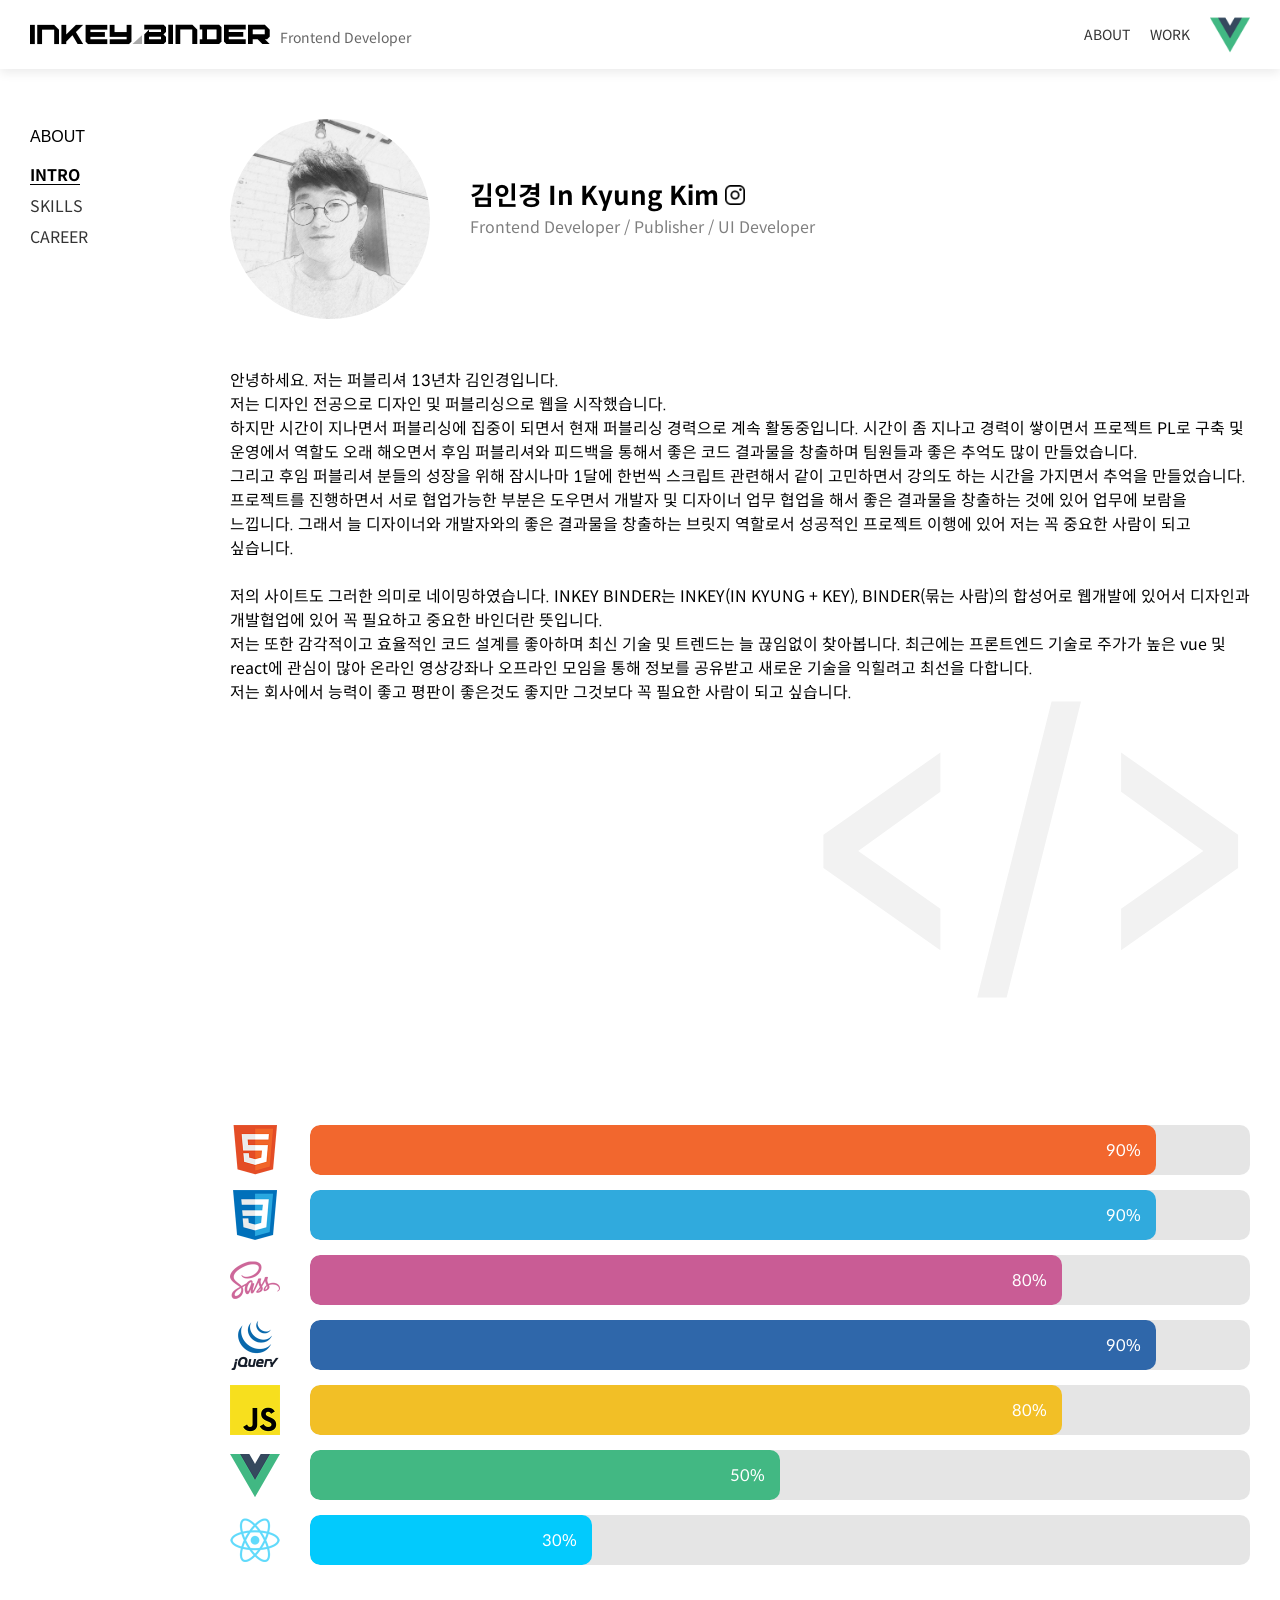
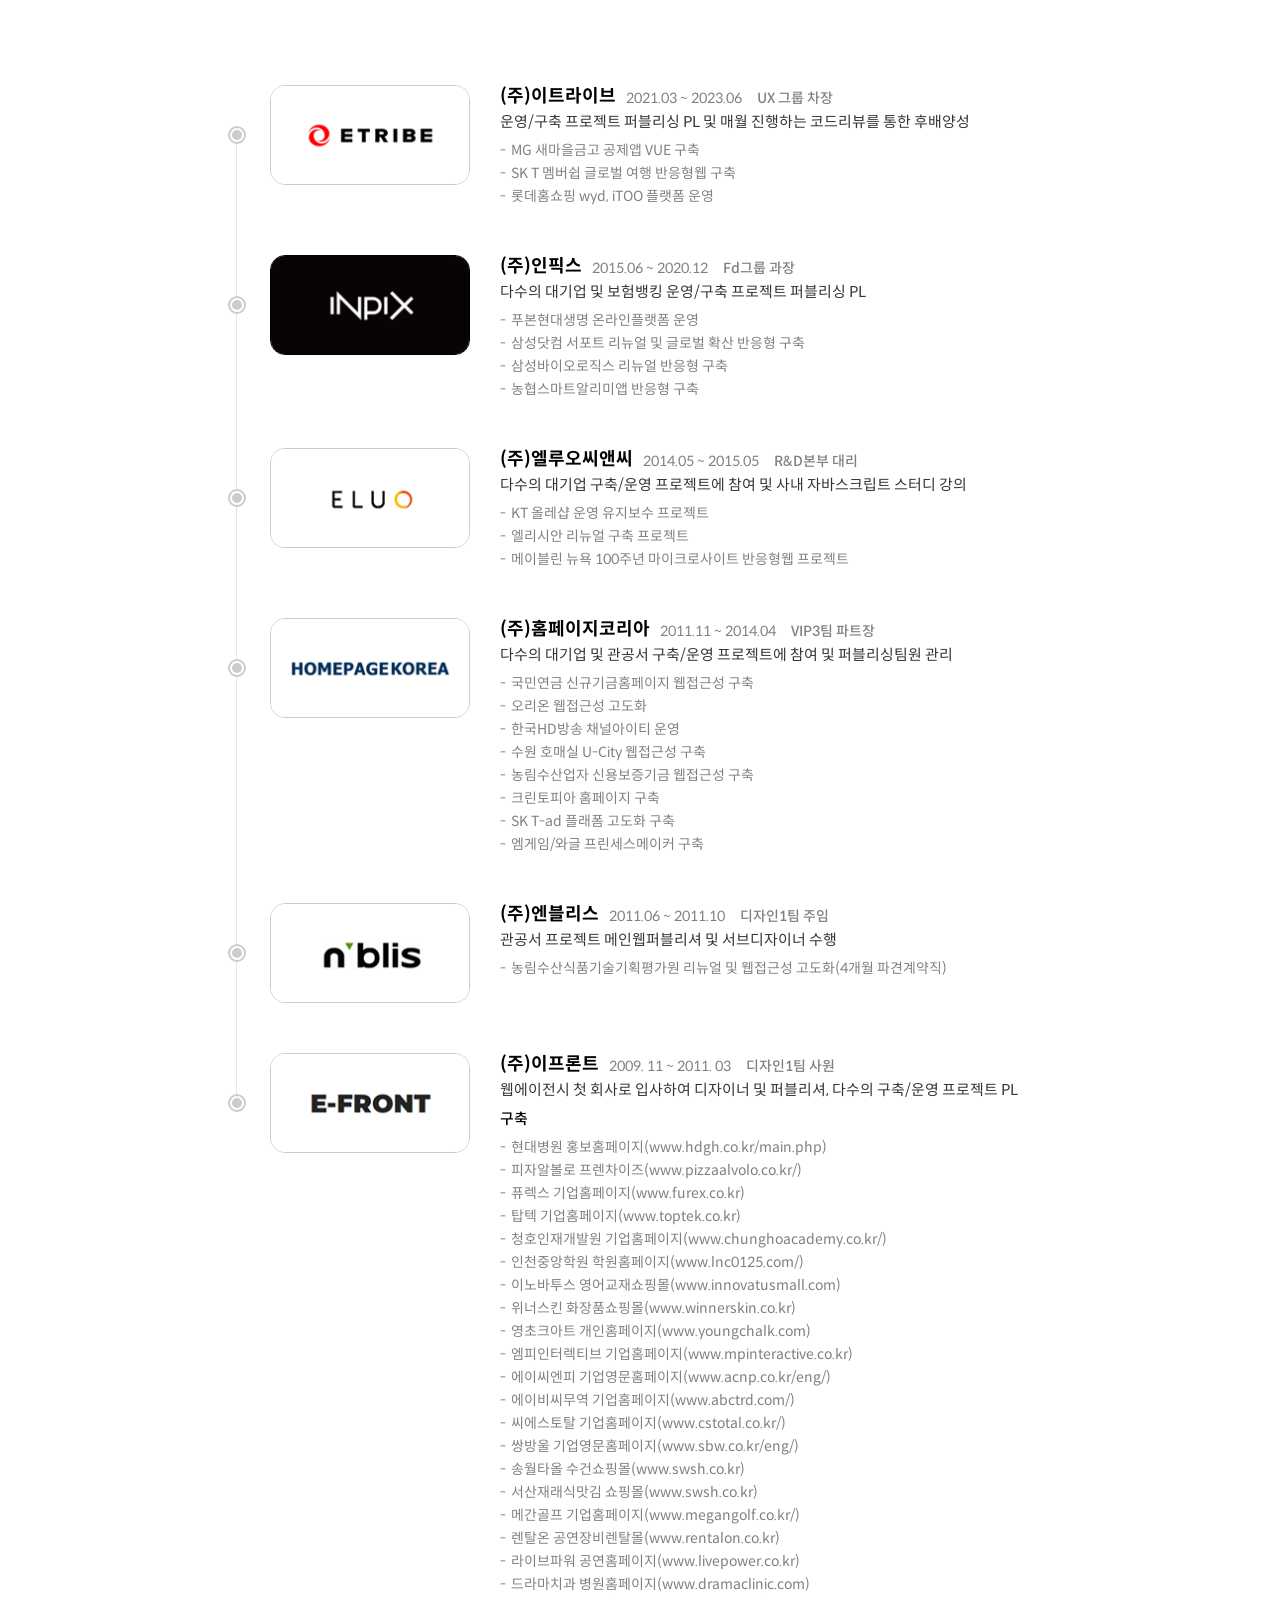
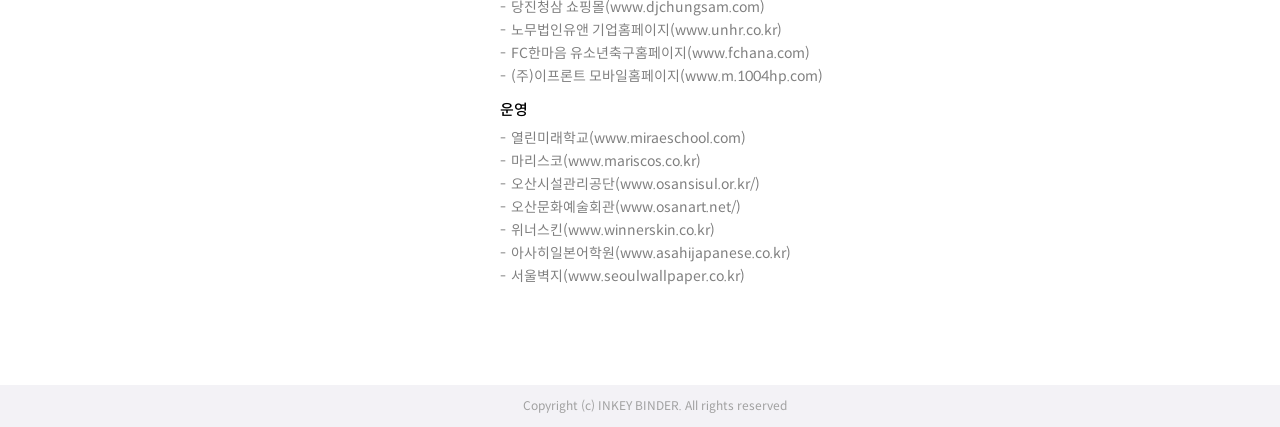
==== about.html @ a80902fb "포트폴리오 진행중" ====
<!DOCTYPE html>
<html lang="en">
<head>
    <meta charset="UTF-8">
    <meta http-equiv="X-UA-Compatible" content="IE=edge">
    <meta name="viewport" content="width=device-width, initial-scale=1.0">
    <link href="./assets/css/style.css" rel="stylesheet">
    <title>INKEY BINDER</title>
</head>
<body>
    <div id="app">
        <header class="header-wrap">
            <div class="header-inner">
                <h1 class="toplogo"><a href="#" class="toplogo-link"><img src="./assets/images/toplogo2.png" alt="INKEY BINDER"><span class="toplogo-text">Frontend Developer</span></a></h1>
                <div class="header-main-cols">
                    <nav class="nav-wrap">
                        <ul class="nav-list">
                            <li><a href="#" class="nav-item">ABOUT</a></li>
                            <li><a href="#" class="nav-item">WORK</a></li>
                            <!-- <li><a href="#" class="nav-item">STUDY</a></li> -->
                        </ul>
                    </nav>
                    <div class="util-item-wrap">
                        <ul class="util-item-list">
                            <li><span class="util-item"><img src="./assets/images/vue_logo.png" alt="v"></span></li>
                        </ul>
                    </div>
                </div>
            </div>
        </header>
        <section class="middle-wrap">
            <div class="middle-templete">
                <div class="middle-left-cols">
                    <div class="middle-left-item">
                        <h2 class="middle-left-title">ABOUT</h2>
                        <ul class="middle-menu-list">
                            <li><a href="#goItem01" class="middle-menu active">INTRO</a></li>
                            <li><a href="#goItem02" class="middle-menu">SKILLS</a></li>
                            <li><a href="#goItem03" class="middle-menu">CAREER</a></li>
                        </ul>
                    </div>
                </div>
                <div class="middle-right-cols">
                    <div class="middle-right-content">
                        <!-- Intro -->
                        <div class="middle-item profile-wrap" id="goItem01">
                            <div class="profile-main-row">
                                <div class="profile-item">
                                    <div class="profile-thum-cols"><img src="./assets/images/img_men.jpg" alt=""></div>
                                    <div class="profile-spec-cols">
                                        <p class="profile-main-name">
                                            <span class="profile-main-kor">김인경</span>
                                            <span class="profile-main-eng">In Kyung Kim</span> 
                                            <a href="https://www.instagram.com/invites/contact/?i=3dakqjwlsfo0&utm_content=6kmmqbd" target="_blank" class="profile-icon icon-insta"></a>
                                        </p>
                                        <p class="profile-main-unit">Frontend Developer / Publisher / UI Developer</p>
                                        <ul class="profile-else-list">
                                            <!-- <a href="#" target="_blank" class="profile-icon icon-notion"></a> -->
                                        </ul>
                                    </div>
                                </div>
                            </div>
                            <div class="profile-detail-row">
                                안녕하세요. 저는 퍼블리셔 13년차 김인경입니다.<br>저는 디자인 전공으로 디자인 및 퍼블리싱으로 웹을 시작했습니다. <br>하지만 시간이 지나면서 퍼블리싱에 집중이 되면서 현재 퍼블리싱 경력으로 계속 활동중입니다. 
                                시간이 좀 지나고 경력이 쌓이면서 프로젝트 PL로 구축 및 운영에서 역할도 오래 해오면서 후임 퍼블리셔와 피드백을 통해서 좋은 코드 결과물을 창출하며 팀원들과 좋은 추억도 많이 만들었습니다.<br>
                                그리고 후임 퍼블리셔 분들의 성장을 위해 잠시나마 1달에 한번씩 스크립트 관련해서 같이 고민하면서 강의도 하는 시간을 가지면서 추억을 만들었습니다.
                                프로젝트를 진행하면서 서로 협업가능한 부분은 도우면서 개발자 및 디자이너 업무 협업을 해서 좋은 결과물을 창출하는 것에 있어 업무에 보람을 느낍니다.
                                그래서 늘 디자이너와 개발자와의 좋은 결과물을 창출하는 브릿지 역할로서 성공적인 프로젝트 이행에 있어 저는 꼭 중요한 사람이 되고 싶습니다.<br><br>저의 사이트도 그러한 의미로 네이밍하였습니다.
                                INKEY BINDER는 INKEY(IN KYUNG + KEY), BINDER(묶는 사람)의 합성어로 웹개발에 있어서 디자인과 개발협업에 있어 꼭 필요하고 중요한 바인더란 뜻입니다.<br>
                                저는 또한 감각적이고 효율적인 코드 설계를 좋아하며 최신 기술 및 트렌드는 늘 끊임없이 찾아봅니다. 최근에는 프론트엔드 기술로 주가가 높은 vue 및 react에 관심이 많아 온라인 영상강좌나 오프라인 모임을 통해 정보를 공유받고 새로운 기술을 익힐려고 최선을 다합니다.<br>
                                저는 회사에서 능력이 좋고 평판이 좋은것도 좋지만 그것보다 꼭 필요한 사람이 되고 싶습니다. 
                            </div>
                            <div class="design-obj-wrap">
                                <span class="design-obj">&lt;/&gt;</span>
                            </div>
                        </div>
                        <!-- //Intro -->
                        <!-- SKILLS -->
                        <div class="middle-item skills-wrap" id="goItem02">
                            <div class="skill-data-table">
                                <div class="skill-data-tr">
                                    <div class="skill-data-th">
                                        <div class="skill-label-group">
                                            <i class="skill-ico html-ico"></i>
                                            <!-- <span class="skill-data-label">HTML5</span> -->
                                        </div>
                                    </div>
                                    <div class="skill-data-td">
                                        <div class="data-chart-item html-item">
                                            <div class="data-chart-current" style="width:90%">
                                                <span class="data-chart-current-text">90%</span>
                                            </div>
                                        </div>
                                    </div>
                                </div>
                                <div class="skill-data-tr">
                                    <div class="skill-data-th">
                                        <div class="skill-label-group">
                                            <i class="skill-ico css-ico"></i>
                                            <!-- <span class="skill-data-label">CSS3</span> -->
                                        </div>
                                    </div>
                                    <div class="skill-data-td">
                                        <div class="data-chart-item css-item">
                                            <div class="data-chart-current" style="width:90%">
                                                <span class="data-chart-current-text">90%</span>
                                            </div>
                                        </div>
                                    </div>
                                </div>
                                <div class="skill-data-tr">
                                    <div class="skill-data-th">
                                        <div class="skill-label-group">
                                            <i class="skill-ico scss-ico"></i>
                                            <!-- <span class="skill-data-label">SCSS</span> -->
                                        </div>
                                    </div>
                                    <div class="skill-data-td">
                                        <div class="data-chart-item scss-item">
                                            <div class="data-chart-current" style="width:80%">
                                                <span class="data-chart-current-text">80%</span>
                                            </div>
                                        </div>
                                    </div>
                                </div>
                                <div class="skill-data-tr">
                                    <div class="skill-data-th">
                                        <div class="skill-label-group">
                                            <i class="skill-ico jquery-ico"></i>
                                            <!-- <span class="skill-data-label">JQUERY</span> -->
                                        </div>
                                    </div>
                                    <div class="skill-data-td">
                                        <div class="data-chart-item jquery-item">
                                            <div class="data-chart-current" style="width:90%;">
                                                <span class="data-chart-current-text">90%</span>
                                            </div>
                                        </div>
                                    </div>
                                </div>
                                <div class="skill-data-tr">
                                    <div class="skill-data-th">
                                        <div class="skill-label-group">
                                            <i class="skill-ico bs-ico"></i>
                                            <!-- <span class="skill-data-label">BANILLA SCRIPT</span> -->
                                        </div>
                                    </div>
                                    <div class="skill-data-td">
                                        <div class="data-chart-item js-item">
                                            <div class="data-chart-current" style="width:80%">
                                                <span class="data-chart-current-text">80%</span>
                                            </div>
                                        </div>
                                    </div>
                                </div>
                                <div class="skill-data-tr">
                                    <div class="skill-data-th">
                                        <div class="skill-label-group">
                                            <i class="skill-ico vue-ico"></i>
                                            <!-- <span class="skill-data-label">VUE</span> -->
                                        </div>
                                    </div>
                                    <div class="skill-data-td">
                                        <div class="data-chart-item vue-item">
                                            <div class="data-chart-current" style="width:50%">
                                                <span class="data-chart-current-text">50%</span>
                                            </div>
                                        </div>
                                    </div>
                                </div>
                                <div class="skill-data-tr">
                                    <div class="skill-data-th">
                                        <div class="skill-label-group">
                                            <i class="skill-ico react-ico"></i>
                                            <!-- <span class="skill-data-label">REACT</span> -->
                                        </div>
                                    </div>
                                    <div class="skill-data-td">
                                        <div class="data-chart-item react-item">
                                            <div class="data-chart-current" style="width:30%">
                                                <span class="data-chart-current-text">30%</span>
                                            </div>
                                        </div>
                                    </div>
                                </div>
                            </div>
                        </div>
                        <!-- // SKILLS -->
                        <!-- CAREER -->
                        <div class="middle-item career-wrap" id="goItem03">
                            <div class="timeline-list-wrap">
                                <ul class="timeline-list">
                                    <li>
                                        <div class="timeline-item">
                                            <div class="timeline-thum-row"><img src="./assets/images/career_etribe.png" alt="etribe"></div>
                                            <div class="timeline-spec-row">
                                                <div class="timeline-spec-title-group">
                                                    <p class="timeline-spec-title">(주)이트라이브</p>
                                                    <p class="timeline-spec-while">2021.03 ~ 2023.06</p>
                                                    <p class="timeline-spec-level">UX 그룹 차장</p>
                                                </div>
                                                <div class="timeline-tail-group">
                                                    <p class="timeline-spec-tail">운영/구축 프로젝트 퍼블리싱 PL 및 매월 진행하는 코드리뷰를 통한 후배양성</p>
                                                    <ul class="timeline-project-list">
                                                        <li>MG 새마을금고 공제앱 VUE 구축</li>
                                                        <li>SK T 멤버쉽 글로벌 여행 반응형웹 구축</li>
                                                        <li>롯데홈쇼핑 wyd, iTOO 플랫폼 운영</li>
                                                    </ul>
                                                </div>
                                            </div>
                                        </div>
                                    </li>
                                    <li>
                                        <div class="timeline-item">
                                            <div class="timeline-thum-row type2"><img src="./assets/images/career_inpix.png" alt="inpix"></div>
                                            <div class="timeline-spec-row">
                                                <div class="timeline-spec-title-group">
                                                    <p class="timeline-spec-title">(주)인픽스</p>
                                                    <p class="timeline-spec-while">2015.06 ~ 2020.12</p>
                                                    <p class="timeline-spec-level">Fd그룹 과장</p>
                                                </div>
                                                <div class="timeline-tail-group">
                                                    <p class="timeline-spec-tail">다수의 대기업 및 보험뱅킹 운영/구축 프로젝트 퍼블리싱 PL</p>
                                                    <ul class="timeline-project-list">
                                                        <li>푸본현대생명 온라인플랫폼 운영</li>
                                                        <li>삼성닷컴 서포트 리뉴얼 및 글로벌 확산 반응형 구축</li>
                                                        <li>삼성바이오로직스 리뉴얼 반응형 구축</li>
                                                        <li>농협스마트알리미앱 반응형 구축</li>
                                                    </ul>
                                                </div>
                                            </div>
                                        </div>
                                    </li>
                                    <li>
                                        <div class="timeline-item">
                                            <div class="timeline-thum-row"><img src="./assets/images/career_eluo.png" alt="eluo"></div>
                                            <div class="timeline-spec-row">
                                                <div class="timeline-spec-title-group">
                                                    <p class="timeline-spec-title">(주)엘루오씨앤씨</p>
                                                    <p class="timeline-spec-while">2014.05 ~ 2015.05</p>
                                                    <p class="timeline-spec-level">R&D본부 대리</p>
                                                </div>
                                                <div class="timeline-tail-group">
                                                    <p class="timeline-spec-tail">다수의 대기업 구축/운영 프로젝트에 참여 및 사내 자바스크립트 스터디 강의</p>
                                                    <ul class="timeline-project-list">
                                                        <li>KT 올레샵 운영 유지보수 프로젝트</li>
                                                        <li>엘리시안 리뉴얼 구축 프로젝트</li>
                                                        <li>메이블린 뉴욕 100주년 마이크로사이트 반응형웹 프로젝트</li>
                                                    </ul>
                                                </div>
                                            </div>
                                        </div>
                                    </li>
                                    <li>
                                        <div class="timeline-item">
                                            <div class="timeline-thum-row"><img src="./assets/images/career_hk.png" alt="homepagekorea"></div>
                                            <div class="timeline-spec-row">
                                                <div class="timeline-spec-title-group">
                                                    <p class="timeline-spec-title">(주)홈페이지코리아</p>
                                                    <p class="timeline-spec-while">2011.11 ~ 2014.04</p>
                                                    <p class="timeline-spec-level">VIP3팀 파트장</p>
                                                </div>
                                                <div class="timeline-tail-group">
                                                    <p class="timeline-spec-tail">다수의 대기업 및 관공서 구축/운영 프로젝트에 참여 및 퍼블리싱팀원 관리</p>
                                                    <ul class="timeline-project-list">
                                                        <li>국민연금 신규기금홈페이지 웹접근성 구축</li>
                                                        <li>오리온 웹접근성 고도화</li>
                                                        <li>한국HD방송 채널아이티 운영</li>
                                                        <li>수원 호매실 U-City 웹접근성 구축</li>
                                                        <li>농림수산업자 신용보증기금 웹접근성 구축</li>
                                                        <li>크린토피아 홈페이지 구축</li>
                                                        <li>SK T-ad 플래폼 고도화 구축</li>
                                                        <li>엠게임/와글 프린세스메이커 구축</li>
                                                    </ul>
                                                </div>
                                            </div>
                                        </div>
                                    </li>
                                    <li>
                                        <div class="timeline-item">
                                            <div class="timeline-thum-row"><img src="./assets/images/career_nblis.png" alt="nblis"></div>
                                            <div class="timeline-spec-row">
                                                <div class="timeline-spec-title-group">
                                                    <p class="timeline-spec-title">(주)엔블리스</p>
                                                    <p class="timeline-spec-while">2011.06 ~ 2011.10</p>
                                                    <p class="timeline-spec-level">디자인1팀 주임</p>
                                                </div>
                                                <div class="timeline-tail-group">
                                                    <p class="timeline-spec-tail">관공서 프로젝트 메인웹퍼블리셔 및 서브디자이너 수행</p>
                                                    <ul class="timeline-project-list">
                                                        <li>농림수산식품기술기획평가원 리뉴얼 및 웹접근성 고도화(4개월 파견계약직)</li>
                                                    </ul>
                                                </div>
                                            </div>
                                        </div>
                                    </li>
                                    <li>
                                        <div class="timeline-item">
                                            <div class="timeline-thum-row"><img src="./assets/images/career_efront.png" alt="efront"></div>
                                            <div class="timeline-spec-row">
                                                <div class="timeline-spec-title-group">
                                                    <p class="timeline-spec-title">(주)이프론트</p>
                                                    <p class="timeline-spec-while">2009. 11 ~ 2011. 03</p>
                                                    <p class="timeline-spec-level">디자인1팀 사원</p>
                                                </div>
                                                <div class="timeline-tail-group">
                                                    <p class="timeline-spec-tail">웹에이전시 첫 회사로 입사하여 디자이너 및 퍼블리셔, 다수의 구축/운영 프로젝트 PL</p>
                                                    <div class="timeline-project-item-group">
                                                        <div class="timeline-project-item">
                                                            <p class="timeline-project-title">구축</p>
                                                            <ul class="timeline-project-list">
                                                                <li>현대병원 홍보홈페이지(www.hdgh.co.kr/main.php)</li>
                                                                <li>피자알볼로 프렌차이즈(www.pizzaalvolo.co.kr/)</li>
                                                                <li>퓨렉스 기업홈페이지(www.furex.co.kr)</li>
                                                                <li>탑텍 기업홈페이지(www.toptek.co.kr)</li>
                                                                <li>청호인재개발원 기업홈페이지(www.chunghoacademy.co.kr/)</li>
                                                                <li>인천중앙학원 학원홈페이지(www.lnc0125.com/)</li>
                                                                <li>이노바투스 영어교재쇼핑몰(www.innovatusmall.com)</li>
                                                                <li>위너스킨 화장품쇼핑몰(www.winnerskin.co.kr)</li>
                                                                <li>영초크아트 개인홈페이지(www.youngchalk.com)</li>
                                                                <li>엠피인터렉티브 기업홈페이지(www.mpinteractive.co.kr)</li>
                                                                <li>에이씨엔피 기업영문홈페이지(www.acnp.co.kr/eng/)</li>
                                                                <li>에이비씨무역 기업홈페이지(www.abctrd.com/)</li>
                                                                <li>씨에스토탈 기업홈페이지(www.cstotal.co.kr/)</li>
                                                                <li>쌍방울 기업영문홈페이지(www.sbw.co.kr/eng/)</li>
                                                                <li>송월타올 수건쇼핑몰(www.swsh.co.kr)</li>
                                                                <li>서산재래식맛김 쇼핑몰(www.swsh.co.kr)</li>
                                                                <li>메간골프 기업홈페이지(www.megangolf.co.kr/)</li>
                                                                <li>렌탈온 공연장비렌탈몰(www.rentalon.co.kr)</li>
                                                                <li>라이브파워 공연홈페이지(www.livepower.co.kr)</li>
                                                                <li>드라마치과 병원홈페이지(www.dramaclinic.com)</li>
                                                                <li>당진청삼 쇼핑몰(www.djchungsam.com)</li>
                                                                <li>노무법인유앤 기업홈페이지(www.unhr.co.kr)</li>
                                                                <li>FC한마음 유소년축구홈페이지(www.fchana.com)</li>
                                                                <li>(주)이프론트 모바일홈페이지(www.m.1004hp.com)</li>
                                                            </ul>
                                                        </div>
                                                        <div class="timeline-project-item">
                                                            <p class="timeline-project-title">운영</p>
                                                            <ul class="timeline-project-list">
                                                                <li>열린미래학교(www.miraeschool.com)</li>
                                                                <li>마리스코(www.mariscos.co.kr)</li>
                                                                <li>오산시설관리공단(www.osansisul.or.kr/)</li>
                                                                <li>오산문화예술회관(www.osanart.net/)</li>
                                                                <li>위너스킨(www.winnerskin.co.kr)</li>
                                                                <li>아사히일본어학원(www.asahijapanese.co.kr)</li>
                                                                <li>서울벽지(www.seoulwallpaper.co.kr)</li>
                                                            </ul>
                                                        </div>
                                                    </div>
                                                </div>
                                            </div>
                                        </div>
                                    </li>
                                </ul>
                            </div>
                        </div>
                        <!-- // CAREER -->
                    </div>
                </div>
            </div>
            <script>
                function leftMenu(){
                    const middleMenu = document.querySelectorAll(".middle-menu");
                    const headerWrap = document.querySelector(".header-wrap");
                    let headerWrapHeight = !!headerWrap ? headerWrap.getBoundingClientRect().height : 0;
                    let middleMenuActive = Array.from(middleMenu).filter(item => item.classList.contains("active"))[0];
                    if(!!middleMenu){
                        middleMenu.forEach((item) => {
                            item.addEventListener("click",(e)=>{
                                e.preventDefault();
                                const thisTarget = e.currentTarget;
                                const thisPosTarget = document.querySelector(thisTarget.getAttribute("href"));
                                const thisPosTargetPos = thisPosTarget.getBoundingClientRect().top+window.scrollY;
                                headerWrapHeight = !!headerWrap ? headerWrap.getBoundingClientRect().height : 0;
                                window.scrollTo({
                                    left : 0,
                                    top : (thisPosTargetPos - headerWrapHeight) - 50,
                                    behavior: 'smooth',
                                });
                                if(!!middleMenuActive && thisTarget !== middleMenuActive){
                                    middleMenuActive.classList.remove("active");
                                }
                                thisTarget.classList.toggle("active");
                                middleMenuActive = thisTarget;
                            });
                        })
                    }
                }
                leftMenu();
            </script>
        </section>
        <footer class="footer-wrap">
            <div class="footer-inner">
                <p class="footer-copy">Copyright (c) INKEY BINDER. All rights reserved</p>
            </div>
        </footer>
    </div>
</body>
</html>
---- assets/css/style.css ----
/* default */
@import url("https://fonts.cdnfonts.com/css/digital-desolation");
* {
  margin: 0;
  padding: 0;
  outline: 0;
  word-break: break-all;
  -webkit-text-size-adjust: none;
  -moz-text-size-adjust: none;
  -o-text-size-adjust: none;
  text-size-adjust: none;
  -webkit-tap-highlight-color: rgba(255, 255, 255, 0);
}

body {
  font-family: "Spoqa", Dotum, verdana, sans-serif;
  font-size: 16px;
  font-weight: 400;
}

html, body, div, span, object, iframe, h1, h2, h3, h4, h5, h6, p, a, address, img, dl, dt, dd, ol, ul, li, fieldset, form, label, legend, input, textarea, table, caption, tbody, tfoot, thead, tr, th, td, header, footer, nav, menu, section, article, aside, main, video {
  margin: 0;
  padding: 0;
  border: 0;
  vertical-align: baseline;
}

header, footer, section, article, aside, nav, main, details, menu, figure, figcaption, video {
  display: block;
}

table {
  border-collapse: collapse;
  border-spacing: 0;
  word-wrap: break-word;
  word-break: break-all;
}

table th, table td {
  text-align: center;
  vertical-align: middle;
  font-weight: normal;
  font-family: "Spoqa";
}

ol, ul, li {
  list-style: none outside none;
}

a {
  text-decoration: none;
  color: #333;
}

a:hover, a:visited {
  text-decoration: none;
}

button {
  border: 0;
  background: none;
  cursor: pointer;
  padding: 0;
  font-family: "Spoqa";
}

button span {
  position: relative;
  font-family: "Spoqa";
}

select {
  font-family: "Spoqa";
}

strong {
  font-weight: normal;
  font-weight: 500;
}

img {
  border: 0 none;
  max-width: 100%;
}

form input, form select, form label, form img {
  vertical-align: middle;
}

fieldset {
  border: 0 none;
}

address {
  font-style: normal;
}

h1, h2, h3, h4, h5, h6 {
  font-weight: normal;
}

iframe {
  margin: 0;
  padding: 0;
}

audio, canvas, progress, video {
  display: inline-block;
  vertical-align: baseline;
}

input[type=text], input[type=password] {
  font-family: "Spoqa";
  color: #000;
  border: 1px solid #c8c8c8;
  -webkit-appearance: none;
  -moz-appearance: none;
  appearance: none;
  border-radius: 0;
}

input[type=search],
input[type=tel],
input[type=number],
input[type=password] {
  border-radius: 0;
  font-family: "Spoqa";
  color: #5d5d5d;
  -webkit-appearance: none;
  -moz-appearance: none;
  appearance: none;
  border-radius: 0;
}

fieldset legend,
table caption {
  display: inline-block;
  width: 0;
  height: 0;
  overflow: hidden;
  line-height: 0;
  color: transparent;
  position: absolute;
  top: 0;
  left: -99999px;
}

textarea {
  font-family: "Spoqa";
  color: #000;
  border: 1px solid #c8c8c8;
  -webkit-appearance: none;
  -moz-appearance: none;
  -webkit-border-radius: 0;
}

@font-face {
  font-family: "Spoqa";
  src: url("./webfont/SpoqaHanSansNeo-Bold.eot");
  src: url("./webfont/SpoqaHanSansNeo-Bold.eot?#iefix") format("embedded-opentype"), url("./webfont/SpoqaHanSansNeo-Bold.woff2") format("woff2"), url("./webfont/SpoqaHanSansNeo-Bold.woff") format("woff"), url("./webfont/SpoqaHanSansNeo-Bold.ttf") format("truetype");
  font-weight: 700;
  font-style: normal;
}
@font-face {
  font-family: "Spoqa";
  src: url("./webfont/SpoqaHanSansNeo-Regular.eot");
  src: url("./webfont/SpoqaHanSansNeo-Regular.eot?#iefix") format("embedded-opentype"), url("./webfont/SpoqaHanSansNeo-Regular.woff2") format("woff2"), url("./webfont/SpoqaHanSansNeo-Regular.woff") format("woff"), url("./webfont/SpoqaHanSansNeo-Regular.ttf") format("truetype");
  font-weight: 400;
  font-style: normal;
}
@font-face {
  font-family: "Spoqa";
  src: url("./webfont/SpoqaHanSansNeo-Thin.eot");
  src: url("./webfont/SpoqaHanSansNeo-Thin.eot?#iefix") format("embedded-opentype"), url("./webfont/SpoqaHanSansNeo-Thin.woff2") format("woff2"), url("./webfont/SpoqaHanSansNeo-Thin.woff") format("woff"), url("./webfont/SpoqaHanSansNeo-Thin.ttf") format("truetype");
  font-weight: 200;
  font-style: normal;
}
@font-face {
  font-family: "Spoqa";
  src: url("./webfont/SpoqaHanSansNeo-Black.eot");
  src: url("./webfont/SpoqaHanSansNeo-Black.eot?#iefix") format("embedded-opentype"), url("./webfont/SpoqaHanSansNeo-Black.woff2") format("woff2"), url("./webfont/SpoqaHanSansNeo-Black.woff") format("woff"), url("./webfont/SpoqaHanSansNeo-Black.ttf") format("truetype");
  font-weight: 900;
  font-style: normal;
}
@font-face {
  font-family: "Spoqa";
  src: url("./webfont/SpoqaHanSansNeo-Light.eot");
  src: url("./webfont/SpoqaHanSansNeo-Light.eot?#iefix") format("embedded-opentype"), url("./webfont/SpoqaHanSansNeo-Light.woff2") format("woff2"), url("./webfont/SpoqaHanSansNeo-Light.woff") format("woff"), url("./webfont/SpoqaHanSansNeo-Light.ttf") format("truetype");
  font-weight: 300;
  font-style: normal;
}
@font-face {
  font-family: "Spoqa";
  src: url("./webfont/SpoqaHanSansNeo-DemiLight.eot");
  src: url("./webfont/SpoqaHanSansNeo-DemiLight.eot?#iefix") format("embedded-opentype"), url("./webfont/SpoqaHanSansNeo-DemiLight.woff2") format("woff2"), url("./webfont/SpoqaHanSansNeo-DemiLight.woff") format("woff"), url("./webfont/SpoqaHanSansNeo-DemiLight.ttf") format("truetype");
  font-weight: 350;
  font-style: normal;
}
@font-face {
  font-family: "Spoqa";
  src: url("./webfont/SpoqaHanSansNeo-Medium.eot");
  src: url("./webfont/SpoqaHanSansNeo-Medium.eot?#iefix") format("embedded-opentype"), url("./webfont/SpoqaHanSansNeo-Medium.woff2") format("woff2"), url("./webfont/SpoqaHanSansNeo-Medium.woff") format("woff"), url("./webfont/SpoqaHanSansNeo-Medium.ttf") format("truetype");
  font-weight: 500;
  font-style: normal;
}
.header-wrap {
  position: -webkit-sticky;
  position: sticky;
  top: 0;
  left: 0;
  width: 100%;
  background: #fff;
  z-index: 50;
  box-shadow: 0 0.25rem 0.625rem rgba(0, 0, 0, 0.08);
}

.header-inner {
  max-width: 80rem;
  margin: 0 auto;
  display: flex;
  font-size: 0;
  line-height: 0;
  height: 4.3125rem;
  box-sizing: border-box;
  padding: 0 1.875rem;
}

.toplogo {
  display: flex;
  flex-direction: column;
  justify-content: center;
}

.toplogo-link {
  display: inline-flex;
  align-items: flex-end;
}
.toplogo-link img {
  vertical-align: top;
}

.toplogo-text {
  font-size: 0.875rem;
  color: #000;
  opacity: 0.6;
  line-height: 1;
  margin-left: 0.625rem;
}

.header-main-cols {
  flex: 1;
  display: flex;
  justify-content: flex-end;
  align-items: center;
}

.util-item img {
  width: 2.5rem;
  vertical-align: top;
}

.nav-list {
  display: flex;
  gap: 1.25rem;
}
.nav-item {
  display: inline-block;
  font-size: 0.875rem;
  line-height: 1;
}

.util-item-wrap {
  margin-left: 1.25rem;
}

.util-item-list {
  display: flex;
  gap: 1.25rem;
}
.middle-wrap {
  min-height: calc(100vh - 7rem);
}

.middle-templete {
  max-width: 80rem;
  margin: 0 auto;
  box-sizing: border-box;
  padding: 0 1.875rem;
  display: flex;
}

.middle-left-cols {
  flex: 0 0 12.5rem;
}

.middle-left-title {
  font-weight: 400;
  font-size: 1rem;
  margin-bottom: 1.25rem;
  line-height: 1;
  font-family: "Digital Desolation", sans-serif;
}

.middle-left-item {
  position: -webkit-sticky;
  position: sticky;
  top: 3.75rem;
  left: 0;
  width: 100%;
  padding: 3.75rem 0;
}

.middle-menu-list > li {
  margin-bottom: 0.625rem;
}
.middle-menu-list > li:last-of-type {
  margin-bottom: 0;
}

.middle-menu.active {
  font-weight: 700;
  color: #000;
  display: inline-block;
  line-height: 1;
  border-bottom: 1px solid #000;
}

.middle-right-cols {
  flex: 1;
  min-width: 0;
  padding: 3.125rem 0 6.25rem;
}

.footer-wrap {
  background: #f3f2f6;
}

.footer-inner {
  max-width: 80rem;
  margin: 0 auto;
  text-align: center;
  font-size: 0;
  line-height: 0;
  box-sizing: border-box;
  padding: 0.9375rem 1.875rem;
}

.footer-logo {
  opacity: 0.5;
}
.footer-logo img {
  vertical-align: top;
}

.footer-copy {
  font-size: 0.75rem;
  line-height: 1;
  color: #a1a1a1;
  margin-left: 1.875rem;
}

/* content */
.profile-item {
  display: flex;
  align-items: center;
}

.profile-thum-cols {
  flex: 0 0 12.5rem;
  height: 12.5rem;
  position: relative;
  overflow: hidden;
  border-radius: 100%;
}
.profile-thum-cols img {
  -o-object-fit: cover;
     object-fit: cover;
  -o-object-position: 100% 100%;
     object-position: 100% 100%;
  position: relative;
  width: 100%;
  height: 100%;
}

.profile-spec-cols {
  flex: 1;
  min-width: 0;
  margin-left: 2.5rem;
}

.profile-main-name {
  font-weight: 700;
  font-size: 1.625rem;
}

.profile-main-unit {
  opacity: 0.5;
  margin-top: 0.3125rem;
}

.profile-detail-row {
  margin-top: 3.125rem;
  font-size: 1rem;
  word-break: keep-all;
  line-height: 1.5;
}

.design-obj-wrap {
  display: flex;
  justify-content: flex-end;
}

.design-obj {
  font-weight: 700;
  font-size: 18.75rem;
  opacity: 0.05;
  line-height: 1;
}

.profile-else-list {
  display: flex;
  flex-wrap: wrap;
  gap: 0.625rem;
  margin-top: 1.25rem;
}
.profile-icon {
  display: inline-block;
  background-repeat: no-repeat;
  background-size: 100% auto;
  background-position: 100% auto;
  width: 1.25rem;
  height: 1.25rem;
}
.profile-icon.icon-notion {
  background-image: url("../images/icon_notion.jpg");
}
.profile-icon.icon-insta {
  background-image: url("../images/icon_insta.png");
}

.middle-item.skills-wrap {
  margin-top: 7.5rem;
}
.middle-item.career-wrap {
  margin-top: 7.5rem;
}

.skill-data-table {
  display: table;
  width: 100%;
}

.skill-data-tr {
  display: table-row;
}
.skill-data-tr:last-of-type .skill-data-th,
.skill-data-tr:last-of-type .skill-data-td {
  padding-bottom: 0;
}

.skill-data-th,
.skill-data-td {
  padding-bottom: 0.9375rem;
}

.skill-data-th {
  display: table-cell;
  width: 1px;
  padding-right: 1.875rem;
  vertical-align: middle;
}

.skill-data-label {
  display: inline-block;
  white-space: nowrap;
  margin-left: 1.25rem;
}

.skill-data-td {
  display: table-cell;
  vertical-align: middle;
}

.data-chart-item {
  position: relative;
  height: 3.125rem;
  background: rgba(0, 0, 0, 0.1);
  border-radius: 0.625rem;
  overflow: hidden;
}
.data-chart-item.html-item .data-chart-current {
  background-color: #f2672e;
}
.data-chart-item.js-item .data-chart-current {
  background-color: #f2bf26;
}
.data-chart-item.css-item .data-chart-current {
  background-color: #30aadd;
}
.data-chart-item.scss-item .data-chart-current {
  background-color: #c95c95;
}
.data-chart-item.jquery-item .data-chart-current {
  background-color: #2f67aa;
}
.data-chart-item.vue-item .data-chart-current {
  background-color: #42b883;
}
.data-chart-item.react-item .data-chart-current {
  background-color: #02cafd;
}

.skill-label-group {
  display: flex;
  align-items: center;
}

.skill-ico {
  display: block;
  width: 50px;
  height: 50px;
  background: url("../images/icon_skills.png") no-repeat 0 0/100% auto;
}
.skill-ico.html-ico {
  background-position: 0 0;
}
.skill-ico.css-ico {
  background-position: 0 16.6666666667%;
}
.skill-ico.scss-ico {
  background-position: 0 33.3333333333%;
}
.skill-ico.jquery-ico {
  background-position: 0 50%;
}
.skill-ico.bs-ico {
  background-position: 0 66.6666666667%;
}
.skill-ico.vue-ico {
  background-position: 0 83.3333333333%;
}
.skill-ico.react-ico {
  background-position: 0 100%;
}

.data-chart-current {
  position: absolute;
  top: 0;
  left: 0;
  height: 100%;
  border-radius: 0.625rem;
  display: flex;
  align-items: center;
  justify-content: flex-end;
  box-sizing: border-box;
  padding: 0 0.9375rem;
}

.data-chart-current-text {
  color: #fff;
}

.timeline-list {
  position: relative;
}
.timeline-list > li {
  position: relative;
  padding-left: 2.5rem;
  margin-bottom: 3.125rem;
}
.timeline-list > li:last-of-type {
  margin-bottom: 0;
}
.timeline-list > li:last-of-type:before {
  display: block;
  content: "";
  width: 1.875rem;
  height: calc(100% - 2.8125rem);
  background: #fff;
  position: absolute;
  top: 2.8125rem;
  left: 0;
}
.timeline-list > li:after {
  display: block;
  content: "";
  width: 0.625rem;
  height: 0.625rem;
  border-radius: 100%;
  position: absolute;
  top: 2.6875rem;
  left: 0;
  border: 0.125rem solid #fff;
  outline: 0.125rem solid #ccc;
  background: #ccc;
}
.timeline-list:before {
  display: block;
  content: "";
  background: #ccc;
  width: 1px;
  height: calc(100% - 2.875rem);
  position: absolute;
  top: 2.875rem;
  left: 0.375rem;
  opacity: 0.5;
}

.timeline-item {
  display: flex;
}

.timeline-thum-row {
  box-sizing: border-box;
  width: 12.5rem;
  height: 6.25rem;
  border-radius: 0.9375rem;
  position: relative;
  overflow: hidden;
  border: 0.0625rem solid #ccc;
}
.timeline-thum-row.type2 {
  border-color: #000;
}
.timeline-spec-row {
  flex: 1;
  min-width: 0;
  margin-left: 1.875rem;
}

.timeline-spec-title-group {
  display: flex;
  align-items: flex-end;
}

.timeline-spec-title {
  font-weight: 700;
  font-size: 1.125rem;
}

.timeline-tail-group {
  margin-top: 0.3125rem;
}

.timeline-spec-while {
  font-size: 0.875rem;
  color: #000;
  opacity: 0.5;
  margin-left: 0.625rem;
}

.timeline-spec-level {
  font-weight: 500;
  font-size: 0.875rem;
  margin-left: 0.9375rem;
  opacity: 0.5;
}

.timeline-spec-tail {
  margin-top: 0.3125rem;
  opacity: 0.8;
  color: #000;
  font-size: 0.9375rem;
}

.timeline-project-list {
  margin-top: 0.625rem;
  font-size: 0.875rem;
  opacity: 0.5;
  color: #000;
}
.timeline-project-list > li {
  margin-bottom: 0.3125rem;
  display: flex;
}
.timeline-project-list > li:before {
  display: block;
  content: "-";
  white-space: nowrap;
  flex: 0;
  margin-right: 0.3125rem;
}
.timeline-project-list > li:last-of-type {
  margin-bottom: 0;
}

.timeline-project-item-group {
  margin-top: 0.625rem;
}

.timeline-project-item {
  margin-bottom: 0.9375rem;
}

.timeline-project-item:last-of-type {
  margin-bottom: 0;
}

.timeline-project-title {
  font-size: 0.9375rem;
  font-weight: 500;
}/*# sourceMappingURL=style.css.map */
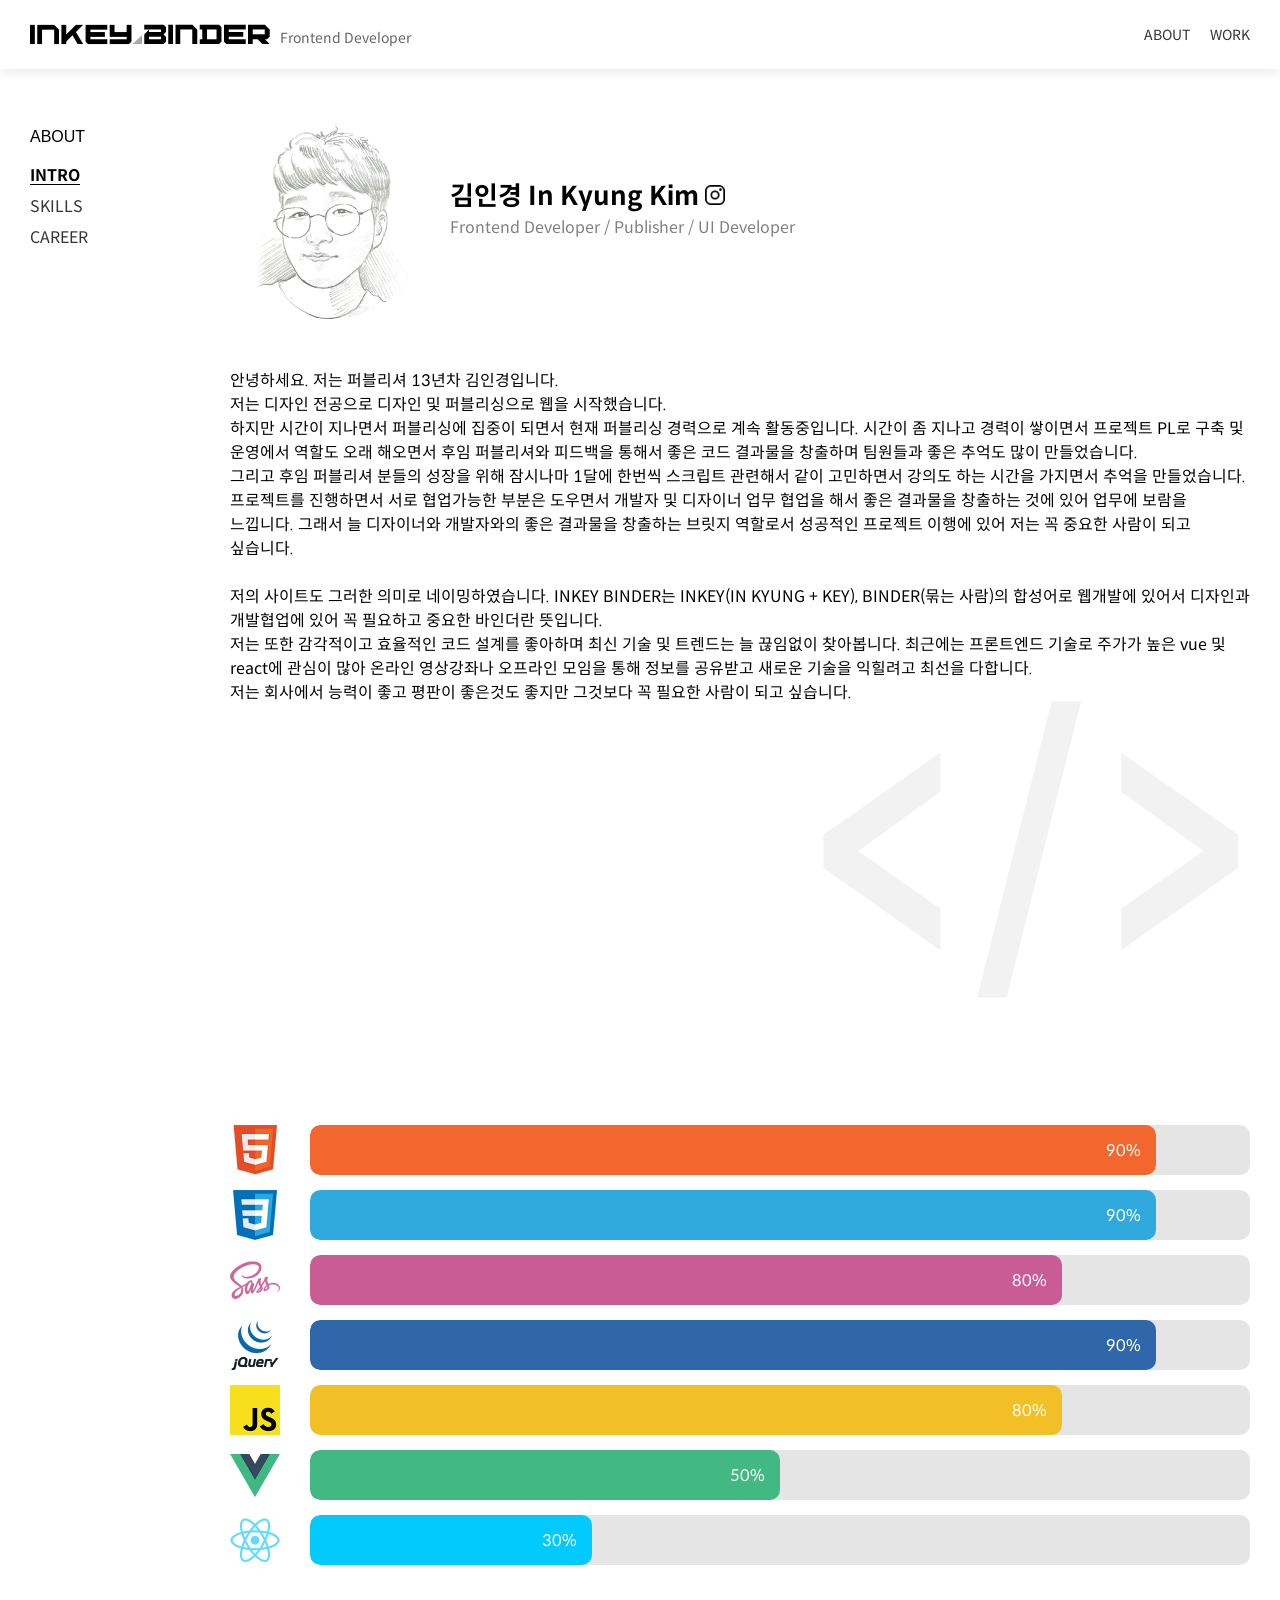
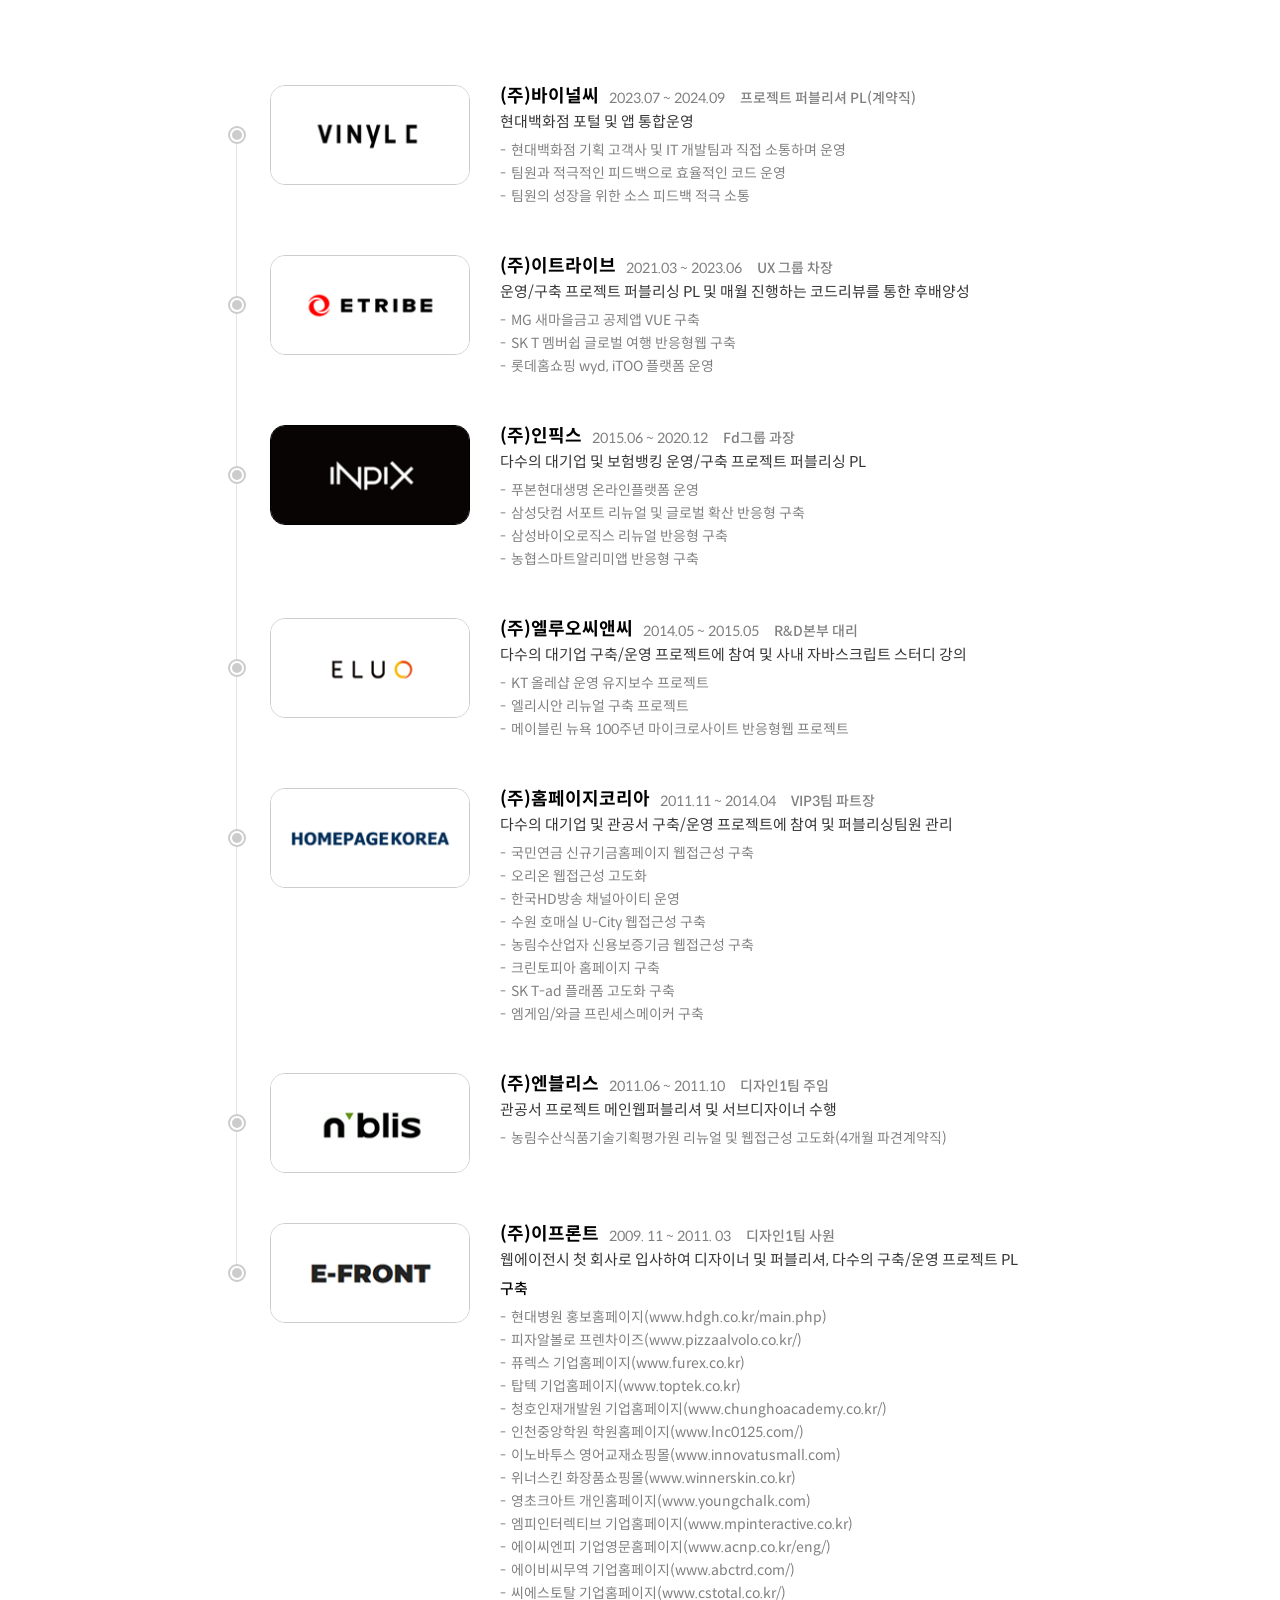
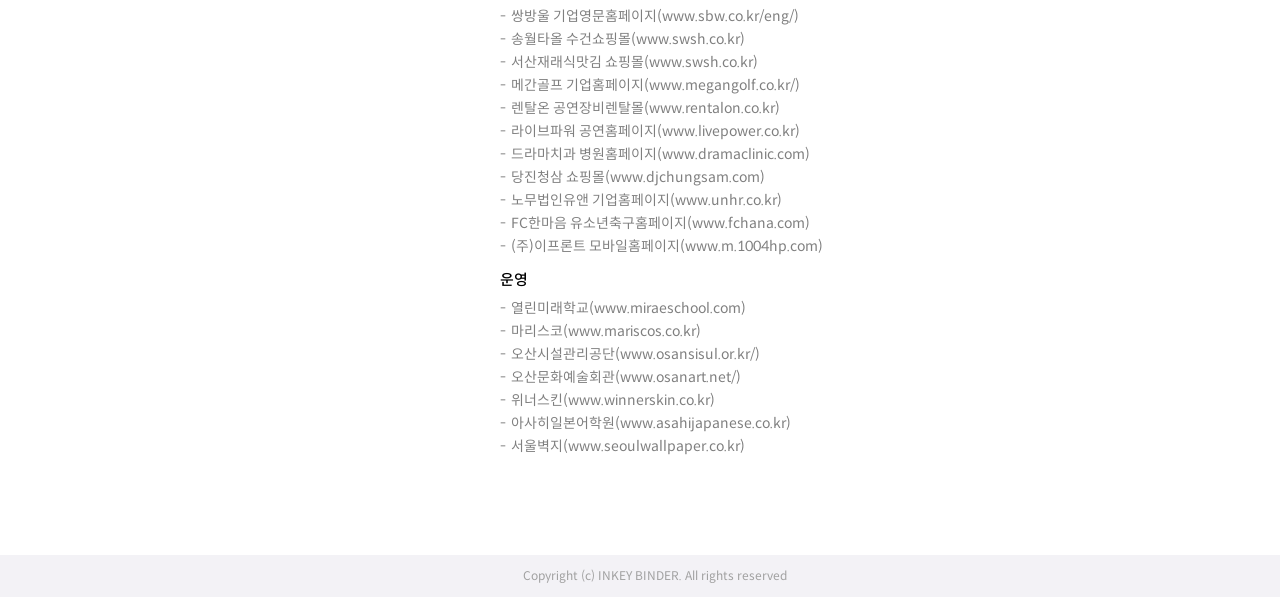
==== commit 9c153998: "페이지 작업중" ====
--- a/about.html
+++ b/about.html
@@ -20,11 +20,11 @@
                             <!-- <li><a href="#" class="nav-item">STUDY</a></li> -->
                         </ul>
                     </nav>
-                    <div class="util-item-wrap">
+                    <!-- <div class="util-item-wrap">
                         <ul class="util-item-list">
-                            <li><span class="util-item"><img src="./assets/images/vue_logo.png" alt="v"></span></li>
+                            <li><span class="util-item"><img src="./assets/images/react_logo.svg" alt="v"></span></li>
                         </ul>
-                    </div>
+                    </div> -->
                 </div>
             </div>
         </header>
@@ -46,7 +46,7 @@
                         <div class="middle-item profile-wrap" id="goItem01">
                             <div class="profile-main-row">
                                 <div class="profile-item">
-                                    <div class="profile-thum-cols"><img src="./assets/images/img_men.jpg" alt=""></div>
+                                    <div class="profile-thum-cols"><img src="./assets/images/profile_pencil.jpg" alt=""></div>
                                     <div class="profile-spec-cols">
                                         <p class="profile-main-name">
                                             <span class="profile-main-kor">김인경</span>
@@ -190,6 +190,26 @@
                         <div class="middle-item career-wrap" id="goItem03">
                             <div class="timeline-list-wrap">
                                 <ul class="timeline-list">
+                                    <li>
+                                        <div class="timeline-item">
+                                            <div class="timeline-thum-row"><img src="./assets/images/career_vinylc.png" alt="vinylc"></div>
+                                            <div class="timeline-spec-row">
+                                                <div class="timeline-spec-title-group">
+                                                    <p class="timeline-spec-title">(주)바이널씨</p>
+                                                    <p class="timeline-spec-while">2023.07 ~ 2024.09</p>
+                                                    <p class="timeline-spec-level">프로젝트 퍼블리셔 PL(계약직)</p>
+                                                </div>
+                                                <div class="timeline-tail-group">
+                                                    <p class="timeline-spec-tail">현대백화점 포털 및 앱 통합운영</p>
+                                                    <ul class="timeline-project-list">
+                                                        <li>현대백화점 기획 고객사 및 IT 개발팀과 직접 소통하며 운영</li>
+                                                        <li>팀원과 적극적인 피드백으로 효율적인 코드 운영</li>
+                                                        <li>팀원의 성장을 위한 소스 피드백 적극 소통</li>
+                                                    </ul>
+                                                </div>
+                                            </div>
+                                        </div>
+                                    </li>
                                     <li>
                                         <div class="timeline-item">
                                             <div class="timeline-thum-row"><img src="./assets/images/career_etribe.png" alt="etribe"></div>
--- a/assets/css/style.css
+++ b/assets/css/style.css
@@ -204,7 +204,6 @@
   font-style: normal;
 }
 .header-wrap {
-  position: -webkit-sticky;
   position: sticky;
   top: 0;
   left: 0;
@@ -302,7 +301,6 @@
 }
 
 .middle-left-item {
-  position: -webkit-sticky;
   position: sticky;
   top: 3.75rem;
   left: 0;
@@ -385,7 +383,7 @@
 .profile-spec-cols {
   flex: 1;
   min-width: 0;
-  margin-left: 2.5rem;
+  margin-left: 1.25rem;
 }
 
 .profile-main-name {
